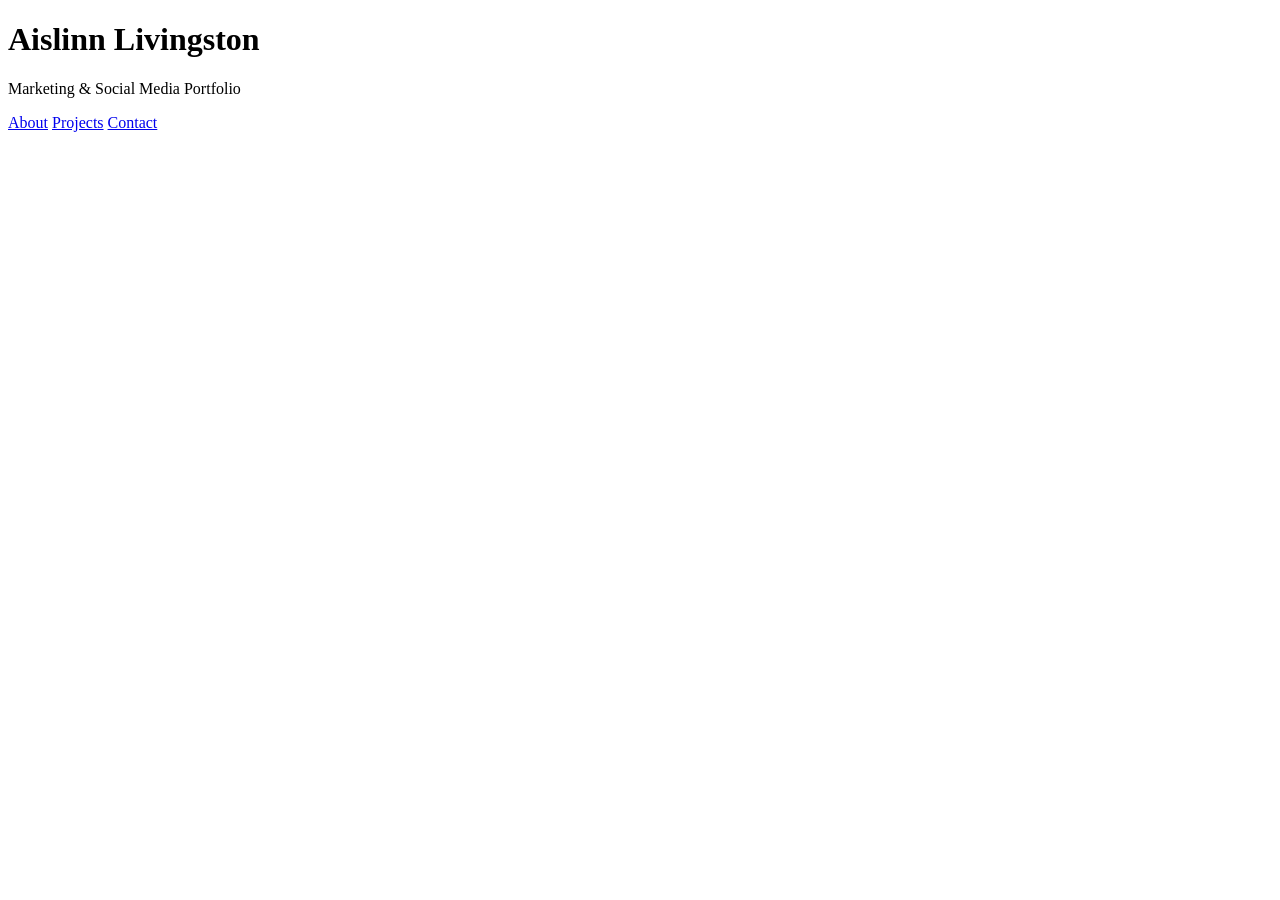
==== index.html @ f6e8ec2d "first commit" ====
<!DOCTYPE html>
<html>
<head>
  <title>Aislinn Livingston</title>
  <link rel="stylesheet" href="styles.css">
</head>

<body>

<h1>Aislinn Livingston</h1>
<p>Marketing & Social Media Portfolio</p>

<nav>
<a href="about.html">About</a>
<a href="projects.html">Projects</a>
<a href="contact.html">Contact</a>
</nav>

</body>
</html>
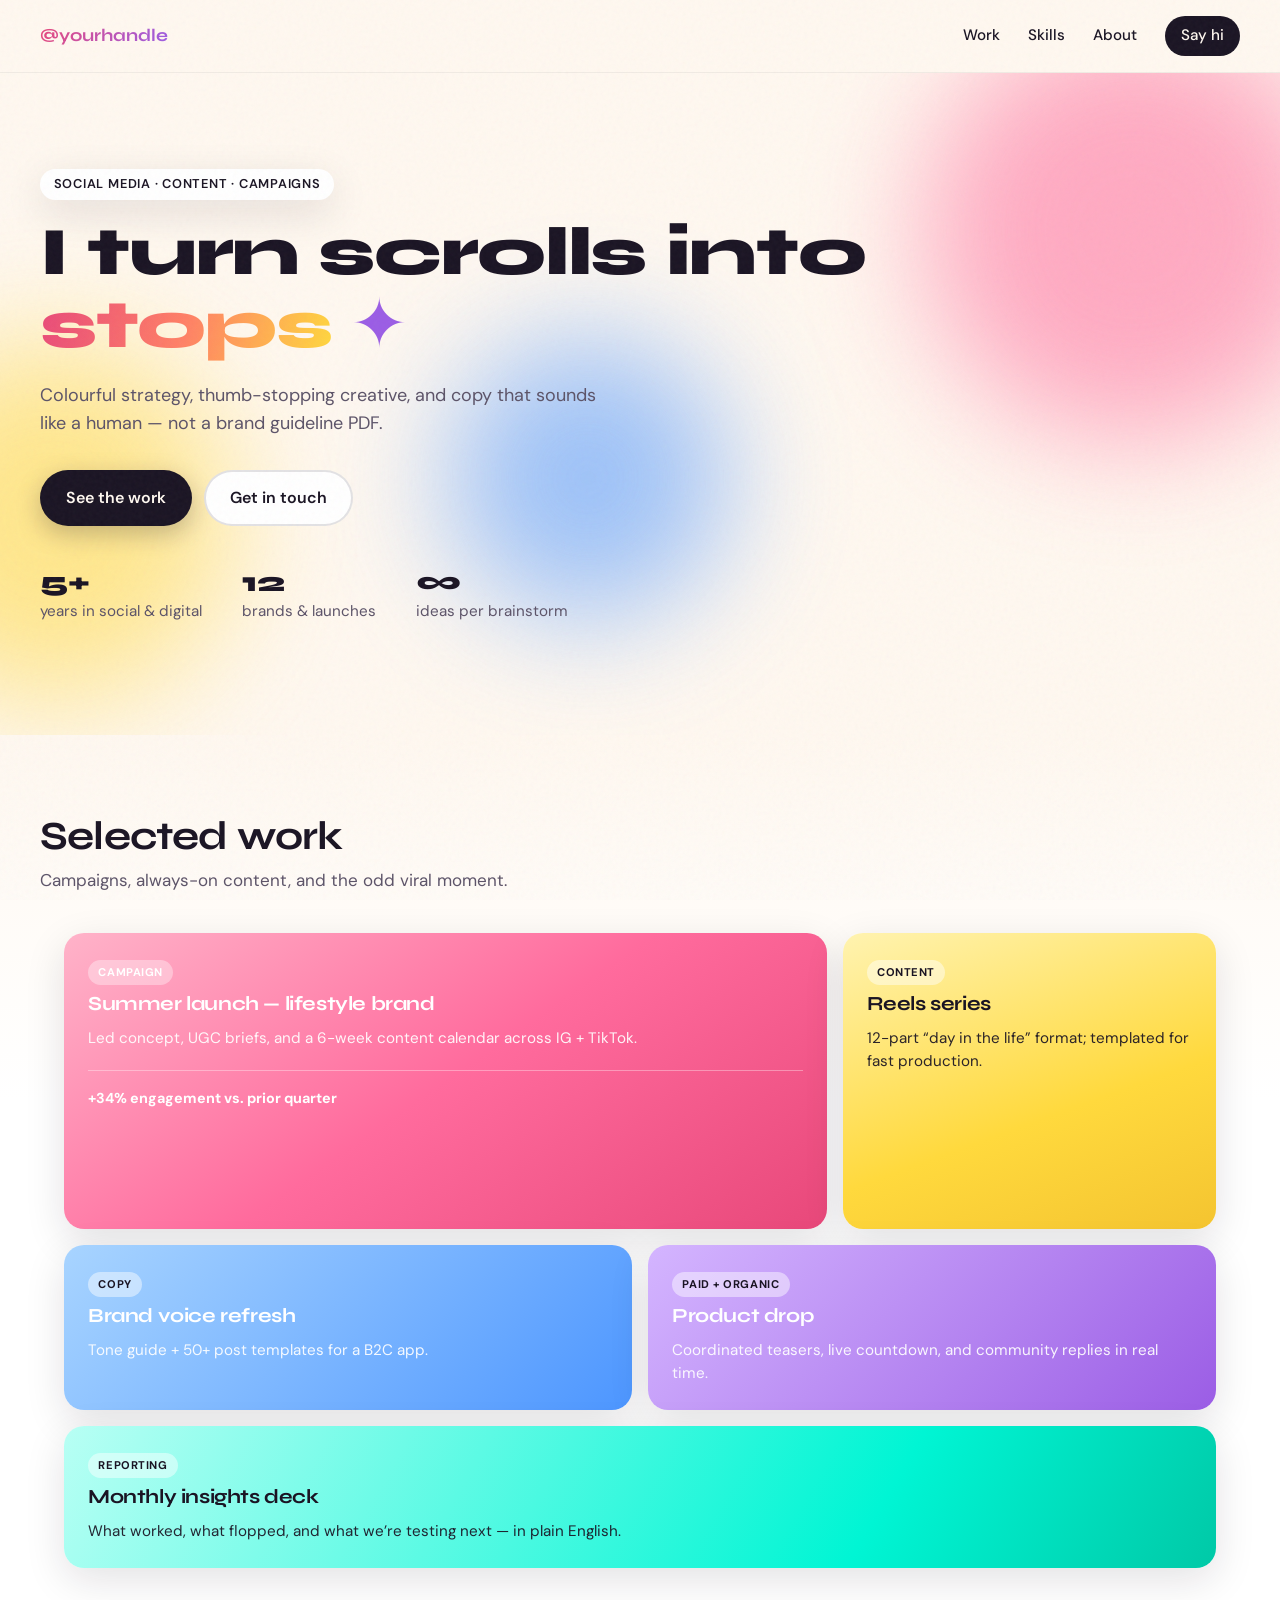
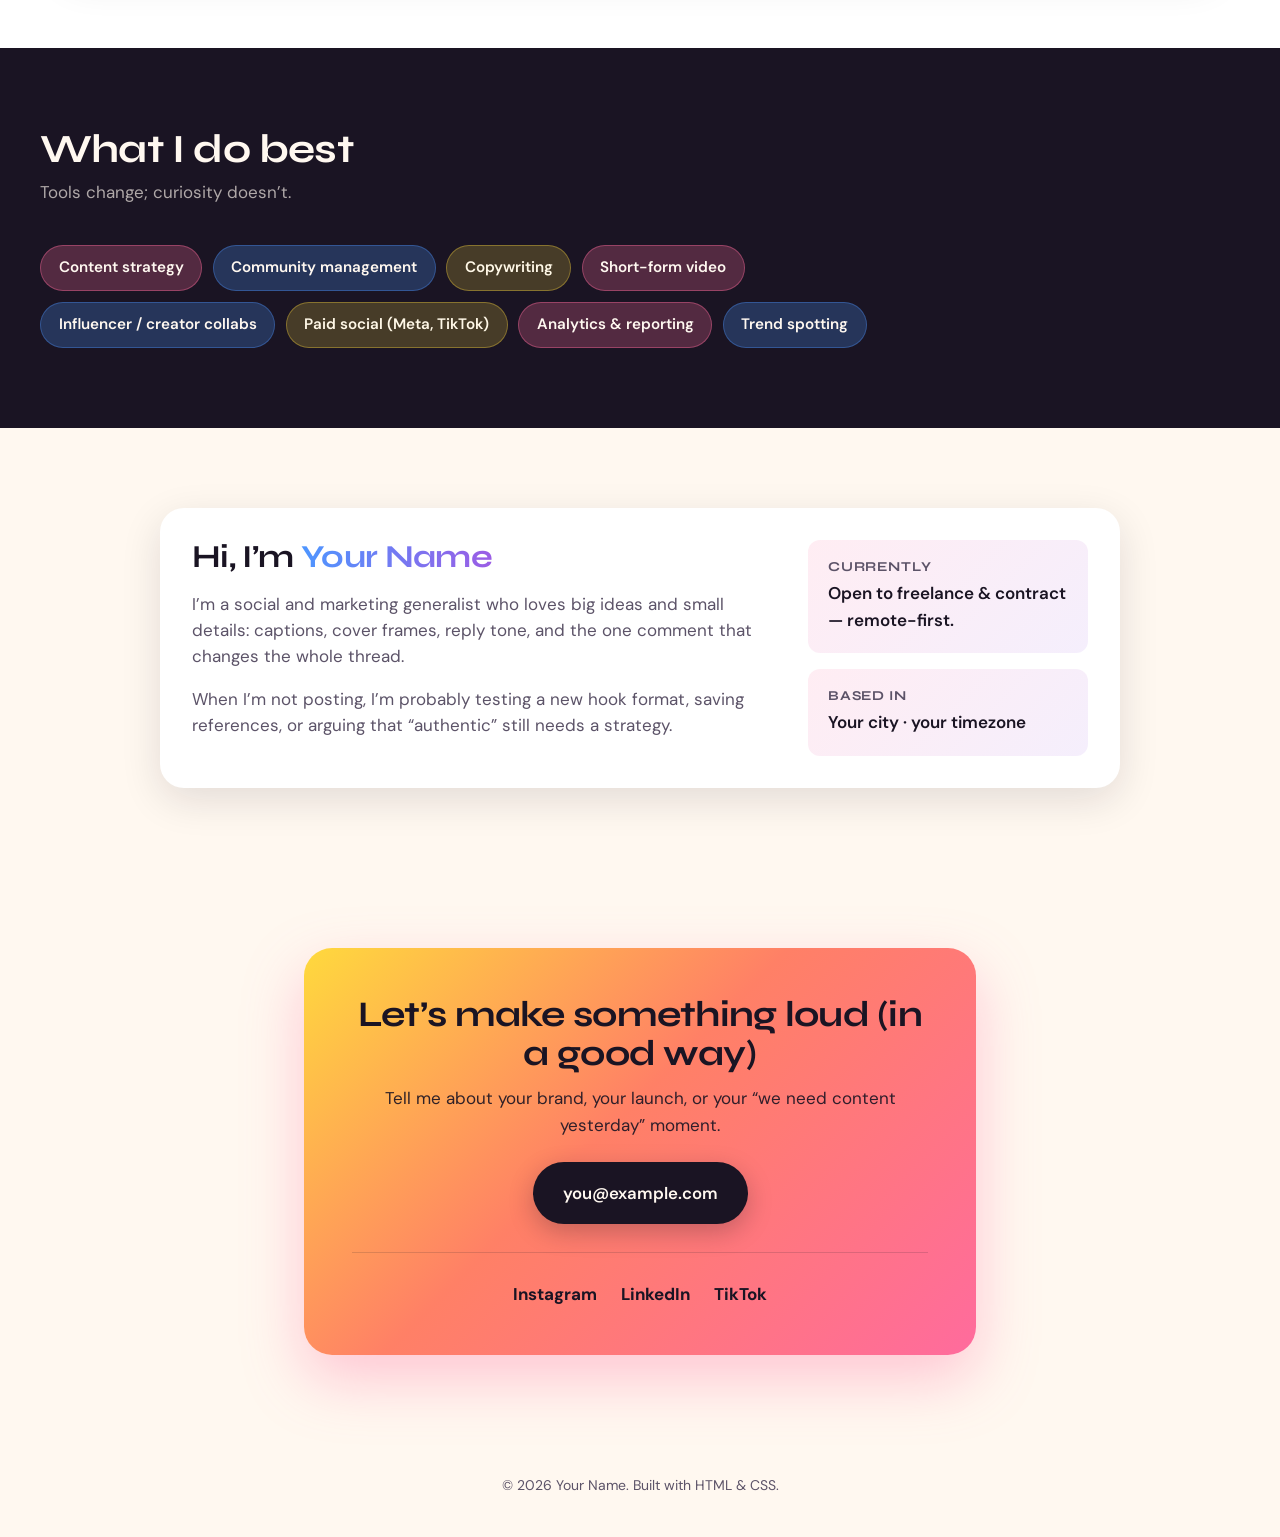
==== commit ac1c99eb: "new commit" ====
--- a/index.html
+++ b/index.html
@@ -1,20 +1,165 @@
 <!DOCTYPE html>
-<html>
+<html lang="en">
 <head>
-  <title>Aislinn Livingston</title>
-  <link rel="stylesheet" href="styles.css">
+  <meta charset="UTF-8" />
+  <meta name="viewport" content="width=device-width, initial-scale=1.0" />
+  <title>Your Name — Social & Marketing</title>
+  <link rel="preconnect" href="https://fonts.googleapis.com" />
+  <link rel="preconnect" href="https://fonts.gstatic.com" crossorigin />
+  <link href="https://fonts.googleapis.com/css2?family=DM+Sans:ital,opsz,wght@0,9..40,400;0,9..40,500;0,9..40,600;0,9..40,700;1,9..40,400&family=Syne:wght@500;600;700;800&display=swap" rel="stylesheet" />
+  <link rel="stylesheet" href="styles.css" />
 </head>
+<body>
+  <div class="noise" aria-hidden="true"></div>
 
-<body>
+  <header class="site-header">
+    <a class="logo" href="#">@yourhandle</a>
+    <nav class="nav">
+      <a href="#work">Work</a>
+      <a href="#skills">Skills</a>
+      <a href="#about">About</a>
+      <a class="nav-cta" href="#contact">Say hi</a>
+    </nav>
+    <button type="button" class="menu-btn" aria-label="Open menu" aria-expanded="false">
+      <span></span><span></span>
+    </button>
+  </header>
 
-<h1>Aislinn Livingston</h1>
-<p>Marketing & Social Media Portfolio</p>
+  <main>
+    <section class="hero">
+      <div class="hero-blobs" aria-hidden="true">
+        <span class="blob blob-a"></span>
+        <span class="blob blob-b"></span>
+        <span class="blob blob-c"></span>
+      </div>
+      <div class="hero-inner">
+        <p class="eyebrow">Social media · content · campaigns</p>
+        <h1>
+          I turn scrolls into
+          <span class="hero-highlight">stops</span>
+          <span class="hero-wiggle">✦</span>
+        </h1>
+        <p class="lede">
+          Colourful strategy, thumb-stopping creative, and copy that sounds like a human — not a brand guideline PDF.
+        </p>
+        <div class="hero-actions">
+          <a class="btn btn-primary" href="#work">See the work</a>
+          <a class="btn btn-ghost" href="#contact">Get in touch</a>
+        </div>
+        <ul class="hero-stats" role="list">
+          <li><strong>5+</strong> years in social &amp; digital</li>
+          <li><strong>12</strong> brands &amp; launches</li>
+          <li><strong>∞</strong> ideas per brainstorm</li>
+        </ul>
+      </div>
+    </section>
 
-<nav>
-<a href="about.html">About</a>
-<a href="projects.html">Projects</a>
-<a href="contact.html">Contact</a>
-</nav>
+    <section id="work" class="section work">
+      <div class="section-head">
+        <h2>Selected work</h2>
+        <p>Campaigns, always-on content, and the odd viral moment.</p>
+      </div>
+      <div class="bento">
+        <article class="card card-lg card-pink">
+          <span class="tag">Campaign</span>
+          <h3>Summer launch — lifestyle brand</h3>
+          <p>Led concept, UGC briefs, and a 6-week content calendar across IG + TikTok.</p>
+          <div class="card-metric">+34% engagement vs. prior quarter</div>
+        </article>
+        <article class="card card-tall card-yellow">
+          <span class="tag">Content</span>
+          <h3>Reels series</h3>
+          <p>12-part “day in the life” format; templated for fast production.</p>
+        </article>
+        <article class="card card-blue">
+          <span class="tag">Copy</span>
+          <h3>Brand voice refresh</h3>
+          <p>Tone guide + 50+ post templates for a B2C app.</p>
+        </article>
+        <article class="card card-purple">
+          <span class="tag">Paid + organic</span>
+          <h3>Product drop</h3>
+          <p>Coordinated teasers, live countdown, and community replies in real time.</p>
+        </article>
+        <article class="card card-wide card-mint">
+          <span class="tag">Reporting</span>
+          <h3>Monthly insights deck</h3>
+          <p>What worked, what flopped, and what we’re testing next — in plain English.</p>
+        </article>
+      </div>
+    </section>
 
+    <section id="skills" class="section skills">
+      <div class="section-head">
+        <h2>What I do best</h2>
+        <p>Tools change; curiosity doesn’t.</p>
+      </div>
+      <ul class="pill-grid" role="list">
+        <li>Content strategy</li>
+        <li>Community management</li>
+        <li>Copywriting</li>
+        <li>Short-form video</li>
+        <li>Influencer / creator collabs</li>
+        <li>Paid social (Meta, TikTok)</li>
+        <li>Analytics &amp; reporting</li>
+        <li>Trend spotting</li>
+      </ul>
+    </section>
+
+    <section id="about" class="section about">
+      <div class="about-panel">
+        <div class="about-copy">
+          <h2>Hi, I’m <span class="name-accent">Your Name</span></h2>
+          <p>
+            I’m a social and marketing generalist who loves big ideas and small details: captions, cover frames,
+            reply tone, and the one comment that changes the whole thread.
+          </p>
+          <p>
+            When I’m not posting, I’m probably testing a new hook format, saving references, or arguing that
+            “authentic” still needs a strategy.
+          </p>
+        </div>
+        <div class="about-aside">
+          <div class="aside-block">
+            <h3>Currently</h3>
+            <p>Open to freelance &amp; contract — remote-first.</p>
+          </div>
+          <div class="aside-block">
+            <h3>Based in</h3>
+            <p>Your city · your timezone</p>
+          </div>
+        </div>
+      </div>
+    </section>
+
+    <section id="contact" class="section contact">
+      <div class="contact-card">
+        <h2>Let’s make something loud (in a good way)</h2>
+        <p>Tell me about your brand, your launch, or your “we need content yesterday” moment.</p>
+        <a class="btn btn-primary btn-large" href="mailto:you@example.com">you@example.com</a>
+        <div class="social-row">
+          <a href="#" rel="noopener noreferrer">Instagram</a>
+          <a href="#" rel="noopener noreferrer">LinkedIn</a>
+          <a href="#" rel="noopener noreferrer">TikTok</a>
+        </div>
+      </div>
+    </section>
+  </main>
+
+  <footer class="site-footer">
+    <p>© <span id="year"></span> Your Name. Built with HTML &amp; CSS.</p>
+  </footer>
+
+  <script>
+    document.getElementById("year").textContent = new Date().getFullYear();
+    var btn = document.querySelector(".menu-btn");
+    var nav = document.querySelector(".nav");
+    if (btn && nav) {
+      btn.addEventListener("click", function () {
+        var open = nav.classList.toggle("nav-open");
+        btn.setAttribute("aria-expanded", open ? "true" : "false");
+      });
+    }
+  </script>
 </body>
 </html>
--- a/styles.css
+++ b/styles.css
@@ -0,0 +1,741 @@
+/* ---- Reset-ish + base ---- */
+*,
+*::before,
+*::after {
+  box-sizing: border-box;
+}
+
+html {
+  scroll-behavior: smooth;
+}
+
+body {
+  margin: 0;
+  font-family: "DM Sans", system-ui, sans-serif;
+  font-size: 1.0625rem;
+  line-height: 1.55;
+  color: var(--ink);
+  background: var(--cream);
+  min-height: 100vh;
+  overflow-x: hidden;
+}
+
+img {
+  max-width: 100%;
+  height: auto;
+  display: block;
+}
+
+a {
+  color: inherit;
+  text-decoration-thickness: 2px;
+  text-underline-offset: 0.2em;
+}
+
+a:hover {
+  text-decoration: none;
+}
+
+h1,
+h2,
+h3 {
+  font-family: "Syne", system-ui, sans-serif;
+  line-height: 1.08;
+  letter-spacing: -0.02em;
+}
+
+/* ---- Theme ---- */
+:root {
+  --cream: #fff8f0;
+  --ink: #1a1423;
+  --muted: #5c5368;
+  --pink: #ff6b9d;
+  --pink-deep: #e8487a;
+  --yellow: #ffd93d;
+  --blue: #4d96ff;
+  --purple: #9b5de5;
+  --mint: #00f5d4;
+  --coral: #ff8066;
+  --card-shadow: 0 12px 40px rgba(26, 20, 35, 0.12);
+  --radius: 1.25rem;
+  --radius-sm: 0.75rem;
+}
+
+/* ---- Grain overlay ---- */
+.noise {
+  pointer-events: none;
+  position: fixed;
+  inset: 0;
+  z-index: 9999;
+  opacity: 0.04;
+  background-image: url("data:image/svg+xml,%3Csvg viewBox='0 0 256 256' xmlns='http://www.w3.org/2000/svg'%3E%3Cfilter id='n'%3E%3CfeTurbulence type='fractalNoise' baseFrequency='0.9' numOctaves='4' stitchTiles='stitch'/%3E%3C/filter%3E%3Crect width='100%25' height='100%25' filter='url(%23n)'/%3E%3C/svg%3E");
+}
+
+/* ---- Header ---- */
+.site-header {
+  position: sticky;
+  top: 0;
+  z-index: 100;
+  display: flex;
+  align-items: center;
+  justify-content: space-between;
+  gap: 1rem;
+  padding: 1rem clamp(1.25rem, 4vw, 2.5rem);
+  background: rgba(255, 248, 240, 0.85);
+  backdrop-filter: blur(12px);
+  border-bottom: 1px solid rgba(26, 20, 35, 0.06);
+}
+
+.logo {
+  font-family: "Syne", sans-serif;
+  font-weight: 700;
+  font-size: 1.1rem;
+  text-decoration: none;
+  background: linear-gradient(120deg, var(--pink-deep), var(--purple));
+  -webkit-background-clip: text;
+  background-clip: text;
+  color: transparent;
+}
+
+.nav {
+  display: flex;
+  align-items: center;
+  gap: 1.75rem;
+}
+
+.nav a {
+  font-weight: 500;
+  font-size: 0.95rem;
+  text-decoration: none;
+}
+
+.nav a:hover {
+  color: var(--pink-deep);
+}
+
+.nav-cta {
+  padding: 0.5rem 1rem;
+  border-radius: 999px;
+  background: var(--ink);
+  color: var(--cream) !important;
+}
+
+.nav-cta:hover {
+  background: var(--purple);
+  color: var(--cream) !important;
+}
+
+.menu-btn {
+  display: none;
+  flex-direction: column;
+  justify-content: center;
+  gap: 6px;
+  width: 44px;
+  height: 44px;
+  padding: 0;
+  border: none;
+  border-radius: var(--radius-sm);
+  background: var(--ink);
+  cursor: pointer;
+}
+
+.menu-btn span {
+  display: block;
+  width: 20px;
+  height: 2px;
+  margin: 0 auto;
+  background: var(--cream);
+  border-radius: 1px;
+}
+
+/* ---- Hero ---- */
+.hero {
+  position: relative;
+  padding: clamp(3rem, 10vw, 6rem) clamp(1.25rem, 4vw, 2.5rem) clamp(4rem, 12vw, 7rem);
+  overflow: hidden;
+}
+
+.hero-blobs {
+  position: absolute;
+  inset: 0;
+  z-index: 0;
+}
+
+.blob {
+  position: absolute;
+  border-radius: 50%;
+  filter: blur(60px);
+  opacity: 0.55;
+  animation: float 18s ease-in-out infinite;
+}
+
+.blob-a {
+  width: min(420px, 70vw);
+  height: min(420px, 70vw);
+  background: var(--pink);
+  top: -8%;
+  right: -5%;
+  animation-delay: 0s;
+}
+
+.blob-b {
+  width: min(360px, 60vw);
+  height: min(360px, 60vw);
+  background: var(--yellow);
+  bottom: 5%;
+  left: -10%;
+  animation-delay: -6s;
+}
+
+.blob-c {
+  width: min(280px, 50vw);
+  height: min(280px, 50vw);
+  background: var(--blue);
+  top: 40%;
+  left: 35%;
+  animation-delay: -12s;
+}
+
+@keyframes float {
+  0%,
+  100% {
+    transform: translate(0, 0) scale(1);
+  }
+  33% {
+    transform: translate(4%, -3%) scale(1.05);
+  }
+  66% {
+    transform: translate(-3%, 4%) scale(0.95);
+  }
+}
+
+.hero-inner {
+  position: relative;
+  z-index: 1;
+  max-width: 52rem;
+}
+
+.eyebrow {
+  display: inline-block;
+  margin: 0 0 1rem;
+  padding: 0.35rem 0.85rem;
+  font-size: 0.8rem;
+  font-weight: 600;
+  letter-spacing: 0.06em;
+  text-transform: uppercase;
+  color: var(--ink);
+  background: #fff;
+  border-radius: 999px;
+  box-shadow: var(--card-shadow);
+}
+
+.hero h1 {
+  margin: 0 0 1.25rem;
+  font-size: clamp(2.5rem, 7vw, 4.25rem);
+  font-weight: 800;
+}
+
+.hero-highlight {
+  display: inline;
+  background: linear-gradient(105deg, var(--pink-deep), var(--coral), var(--yellow));
+  -webkit-background-clip: text;
+  background-clip: text;
+  color: transparent;
+}
+
+.hero-wiggle {
+  display: inline-block;
+  color: var(--purple);
+  animation: wiggle 2.5s ease-in-out infinite;
+}
+
+@keyframes wiggle {
+  0%,
+  100% {
+    transform: rotate(0deg);
+  }
+  25% {
+    transform: rotate(-12deg);
+  }
+  75% {
+    transform: rotate(12deg);
+  }
+}
+
+.lede {
+  margin: 0 0 2rem;
+  max-width: 36rem;
+  color: var(--muted);
+  font-size: 1.125rem;
+}
+
+.hero-actions {
+  display: flex;
+  flex-wrap: wrap;
+  gap: 0.75rem;
+  margin-bottom: 2.5rem;
+}
+
+.btn {
+  display: inline-flex;
+  align-items: center;
+  justify-content: center;
+  padding: 0.85rem 1.5rem;
+  font-family: inherit;
+  font-weight: 600;
+  font-size: 1rem;
+  border-radius: 999px;
+  border: 2px solid transparent;
+  text-decoration: none;
+  cursor: pointer;
+  transition: transform 0.2s ease, box-shadow 0.2s ease, background 0.2s ease;
+}
+
+.btn:hover {
+  transform: translateY(-2px);
+}
+
+.btn-primary {
+  background: var(--ink);
+  color: var(--cream);
+  box-shadow: 0 8px 24px rgba(26, 20, 35, 0.25);
+}
+
+.btn-primary:hover {
+  background: var(--purple);
+  box-shadow: 0 12px 32px rgba(155, 93, 229, 0.35);
+}
+
+.btn-ghost {
+  background: #fff;
+  color: var(--ink);
+  border-color: rgba(26, 20, 35, 0.12);
+}
+
+.btn-ghost:hover {
+  border-color: var(--pink-deep);
+}
+
+.btn-large {
+  padding: 1rem 1.75rem;
+  font-size: 1.05rem;
+}
+
+.hero-stats {
+  display: flex;
+  flex-wrap: wrap;
+  gap: 1.5rem 2.5rem;
+  margin: 0;
+  padding: 0;
+  list-style: none;
+}
+
+.hero-stats li {
+  font-size: 0.95rem;
+  color: var(--muted);
+}
+
+.hero-stats strong {
+  display: block;
+  font-family: "Syne", sans-serif;
+  font-size: 1.75rem;
+  font-weight: 800;
+  color: var(--ink);
+  line-height: 1.2;
+}
+
+/* ---- Sections ---- */
+.section {
+  padding: clamp(3rem, 8vw, 5rem) clamp(1.25rem, 4vw, 2.5rem);
+}
+
+.section-head {
+  max-width: 40rem;
+  margin-bottom: 2.5rem;
+}
+
+.section-head h2 {
+  margin: 0 0 0.5rem;
+  font-size: clamp(1.75rem, 4vw, 2.5rem);
+}
+
+.section-head p {
+  margin: 0;
+  color: var(--muted);
+}
+
+/* ---- Bento grid ---- */
+.work {
+  background: linear-gradient(180deg, var(--cream) 0%, #fff 40%);
+}
+
+.bento {
+  display: grid;
+  grid-template-columns: repeat(6, 1fr);
+  grid-auto-rows: minmax(140px, auto);
+  gap: 1rem;
+  max-width: 72rem;
+  margin: 0 auto;
+}
+
+.card {
+  position: relative;
+  padding: 1.5rem;
+  border-radius: var(--radius);
+  box-shadow: var(--card-shadow);
+  overflow: hidden;
+  transition: transform 0.25s ease, box-shadow 0.25s ease;
+}
+
+.card:hover {
+  transform: translateY(-4px) rotate(-0.5deg);
+  box-shadow: 0 20px 50px rgba(26, 20, 35, 0.15);
+}
+
+.card h3 {
+  margin: 0.5rem 0 0.75rem;
+  font-size: 1.25rem;
+}
+
+.card p {
+  margin: 0;
+  font-size: 0.95rem;
+  opacity: 0.92;
+}
+
+.tag {
+  display: inline-block;
+  padding: 0.25rem 0.65rem;
+  font-size: 0.7rem;
+  font-weight: 700;
+  text-transform: uppercase;
+  letter-spacing: 0.05em;
+  border-radius: 999px;
+  background: rgba(255, 255, 255, 0.45);
+  color: var(--ink);
+}
+
+.card-metric {
+  margin-top: 1.25rem;
+  padding-top: 1rem;
+  border-top: 1px solid rgba(26, 20, 35, 0.12);
+  font-weight: 700;
+  font-size: 0.9rem;
+}
+
+.card-lg {
+  grid-column: span 4;
+  grid-row: span 2;
+  min-height: 280px;
+}
+
+.card-tall {
+  grid-column: span 2;
+  grid-row: span 2;
+}
+
+.card-blue,
+.card-purple,
+.card-mint {
+  grid-column: span 3;
+}
+
+.card-wide {
+  grid-column: span 6;
+}
+
+.card-pink {
+  background: linear-gradient(145deg, #ffb3c9 0%, var(--pink) 50%, var(--pink-deep) 100%);
+  color: #fff;
+}
+
+.card-pink .tag {
+  background: rgba(255, 255, 255, 0.35);
+  color: #fff;
+}
+
+.card-pink .card-metric {
+  border-color: rgba(255, 255, 255, 0.35);
+}
+
+.card-yellow {
+  background: linear-gradient(160deg, #fff3b0, var(--yellow) 60%, #f4c430);
+  color: var(--ink);
+}
+
+.card-blue {
+  background: linear-gradient(135deg, #a8d4ff, var(--blue));
+  color: #fff;
+}
+
+.card-purple {
+  background: linear-gradient(135deg, #d4b5ff, var(--purple));
+  color: #fff;
+}
+
+.card-mint {
+  background: linear-gradient(120deg, #b8fff4, var(--mint) 70%, #00c9a7);
+  color: var(--ink);
+}
+
+/* ---- Skills pills ---- */
+.skills {
+  background: var(--ink);
+  color: var(--cream);
+}
+
+.skills .section-head h2 {
+  color: var(--cream);
+}
+
+.skills .section-head p {
+  color: rgba(255, 248, 240, 0.65);
+}
+
+.pill-grid {
+  display: flex;
+  flex-wrap: wrap;
+  gap: 0.65rem;
+  margin: 0;
+  padding: 0;
+  list-style: none;
+  max-width: 52rem;
+}
+
+.pill-grid li {
+  padding: 0.65rem 1.1rem;
+  font-weight: 600;
+  font-size: 0.95rem;
+  border-radius: 999px;
+  background: rgba(255, 255, 255, 0.1);
+  border: 1px solid rgba(255, 255, 255, 0.15);
+}
+
+.pill-grid li:nth-child(3n + 1) {
+  background: rgba(255, 107, 157, 0.25);
+  border-color: rgba(255, 107, 157, 0.4);
+}
+
+.pill-grid li:nth-child(3n + 2) {
+  background: rgba(77, 150, 255, 0.25);
+  border-color: rgba(77, 150, 255, 0.35);
+}
+
+.pill-grid li:nth-child(3n) {
+  background: rgba(255, 217, 61, 0.2);
+  border-color: rgba(255, 217, 61, 0.35);
+  color: #fff8e7;
+}
+
+/* ---- About ---- */
+.about-panel {
+  display: grid;
+  grid-template-columns: 1fr minmax(200px, 280px);
+  gap: 2.5rem;
+  align-items: start;
+  max-width: 60rem;
+  margin: 0 auto;
+  padding: 2rem;
+  background: #fff;
+  border-radius: calc(var(--radius) + 4px);
+  box-shadow: var(--card-shadow);
+}
+
+.about-copy h2 {
+  margin: 0 0 1rem;
+  font-size: clamp(1.5rem, 3vw, 2rem);
+}
+
+.name-accent {
+  background: linear-gradient(90deg, var(--blue), var(--purple));
+  -webkit-background-clip: text;
+  background-clip: text;
+  color: transparent;
+}
+
+.about-copy p {
+  margin: 0 0 1rem;
+  color: var(--muted);
+}
+
+.about-copy p:last-child {
+  margin-bottom: 0;
+}
+
+.about-aside {
+  display: flex;
+  flex-direction: column;
+  gap: 1rem;
+}
+
+.aside-block {
+  padding: 1.25rem;
+  border-radius: var(--radius-sm);
+  background: linear-gradient(135deg, rgba(255, 107, 157, 0.12), rgba(155, 93, 229, 0.1));
+}
+
+.aside-block h3 {
+  margin: 0 0 0.35rem;
+  font-size: 0.85rem;
+  text-transform: uppercase;
+  letter-spacing: 0.06em;
+  color: var(--muted);
+}
+
+.aside-block p {
+  margin: 0;
+  font-weight: 600;
+  color: var(--ink);
+}
+
+/* ---- Contact ---- */
+.contact {
+  padding-bottom: clamp(4rem, 10vw, 6rem);
+}
+
+.contact-card {
+  max-width: 42rem;
+  margin: 0 auto;
+  padding: clamp(2rem, 5vw, 3rem);
+  text-align: center;
+  border-radius: calc(var(--radius) + 8px);
+  background: linear-gradient(135deg, var(--yellow) 0%, var(--coral) 45%, var(--pink) 100%);
+  color: var(--ink);
+  box-shadow: 0 24px 60px rgba(255, 107, 157, 0.35);
+}
+
+.contact-card h2 {
+  margin: 0 0 0.75rem;
+  font-size: clamp(1.5rem, 4vw, 2.25rem);
+}
+
+.contact-card > p {
+  margin: 0 0 1.5rem;
+  opacity: 0.9;
+}
+
+.contact-card .btn-primary {
+  background: var(--ink);
+}
+
+.contact-card .btn-primary:hover {
+  background: #2d2640;
+}
+
+.social-row {
+  display: flex;
+  flex-wrap: wrap;
+  justify-content: center;
+  gap: 1rem 1.5rem;
+  margin-top: 1.75rem;
+  padding-top: 1.75rem;
+  border-top: 1px solid rgba(26, 20, 35, 0.15);
+}
+
+.social-row a {
+  font-weight: 700;
+  text-decoration: none;
+}
+
+.social-row a:hover {
+  text-decoration: underline;
+}
+
+/* ---- Footer ---- */
+.site-footer {
+  padding: 1.5rem clamp(1.25rem, 4vw, 2.5rem) 2.5rem;
+  text-align: center;
+  font-size: 0.875rem;
+  color: var(--muted);
+}
+
+.site-footer p {
+  margin: 0;
+}
+
+/* ---- Responsive ---- */
+@media (max-width: 900px) {
+  .bento {
+    grid-template-columns: 1fr 1fr;
+  }
+
+  .card-lg,
+  .card-tall,
+  .card-blue,
+  .card-purple,
+  .card-mint,
+  .card-wide {
+    grid-column: span 2;
+    grid-row: auto;
+    min-height: 0;
+  }
+
+  .about-panel {
+    grid-template-columns: 1fr;
+  }
+}
+
+@media (max-width: 640px) {
+  .menu-btn {
+    display: flex;
+  }
+
+  .nav {
+    position: fixed;
+    top: 0;
+    right: 0;
+    width: min(280px, 85vw);
+    height: 100vh;
+    flex-direction: column;
+    align-items: flex-start;
+    justify-content: center;
+    gap: 1.25rem;
+    padding: 2rem;
+    background: var(--cream);
+    box-shadow: -12px 0 40px rgba(26, 20, 35, 0.12);
+    transform: translateX(100%);
+    transition: transform 0.3s ease;
+  }
+
+  .nav.nav-open {
+    transform: translateX(0);
+  }
+
+  .nav-cta {
+    margin-top: 0.5rem;
+  }
+
+  .bento {
+    grid-template-columns: 1fr;
+  }
+
+  .card-lg,
+  .card-tall,
+  .card-blue,
+  .card-purple,
+  .card-mint,
+  .card-wide {
+    grid-column: span 1;
+  }
+}
+
+@media (prefers-reduced-motion: reduce) {
+  html {
+    scroll-behavior: auto;
+  }
+
+  .blob,
+  .hero-wiggle,
+  .card {
+    animation: none;
+    transition: none;
+  }
+
+  .card:hover {
+    transform: none;
+  }
+
+  .btn:hover {
+    transform: none;
+  }
+}
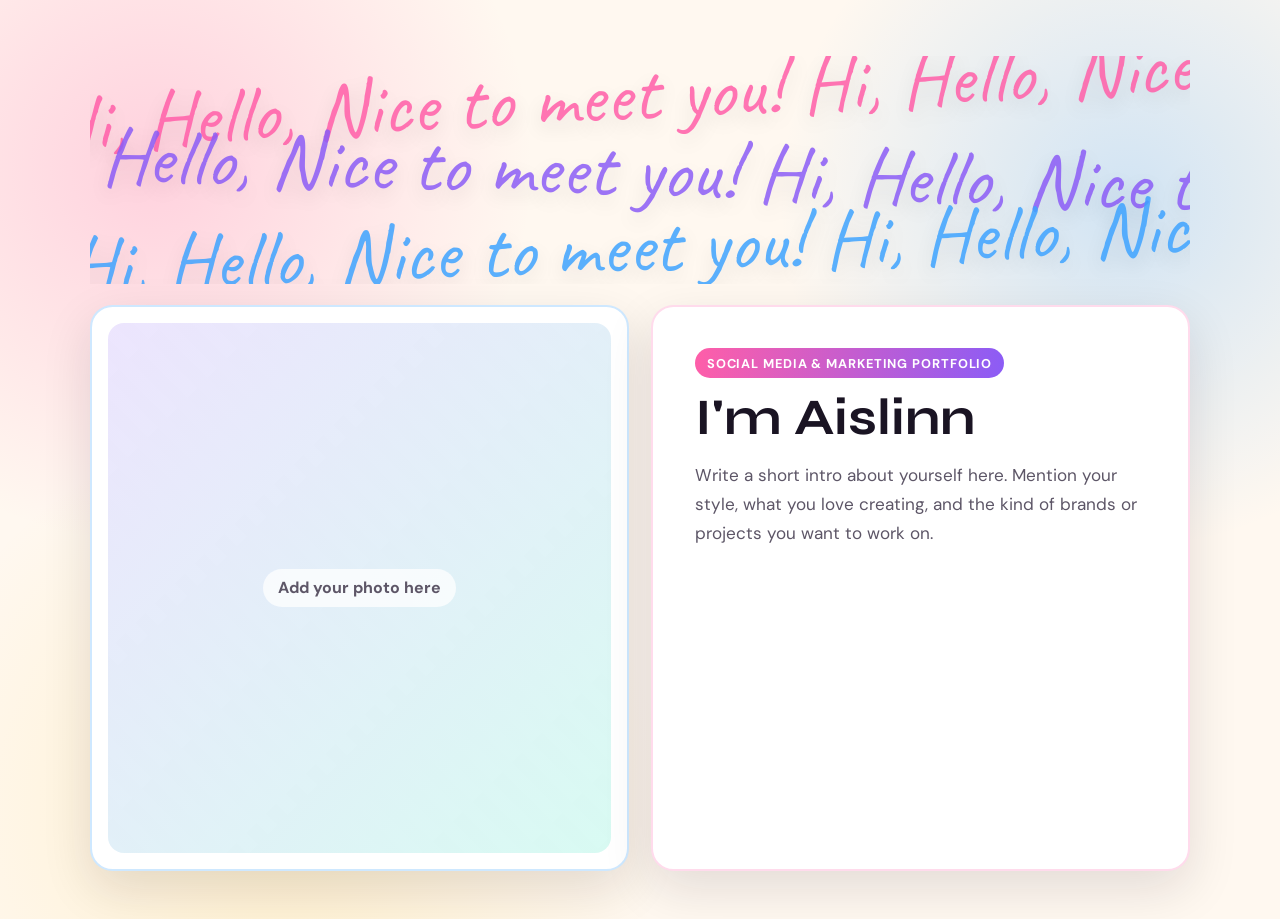
==== commit 5f17f074: "new changes" ====
--- a/index.html
+++ b/index.html
@@ -3,163 +3,37 @@
 <head>
   <meta charset="UTF-8" />
   <meta name="viewport" content="width=device-width, initial-scale=1.0" />
-  <title>Your Name — Social & Marketing</title>
+  <title>Aislinn Portfolio</title>
   <link rel="preconnect" href="https://fonts.googleapis.com" />
   <link rel="preconnect" href="https://fonts.gstatic.com" crossorigin />
-  <link href="https://fonts.googleapis.com/css2?family=DM+Sans:ital,opsz,wght@0,9..40,400;0,9..40,500;0,9..40,600;0,9..40,700;1,9..40,400&family=Syne:wght@500;600;700;800&display=swap" rel="stylesheet" />
+  <link href="https://fonts.googleapis.com/css2?family=Caveat:wght@500;700&family=DM+Sans:wght@400;500;700&family=Syne:wght@600;700;800&display=swap" rel="stylesheet" />
   <link rel="stylesheet" href="styles.css" />
 </head>
 <body>
-  <div class="noise" aria-hidden="true"></div>
+  <main class="front-page">
+    <section class="intro">
+      <div class="swirl-wrap" aria-hidden="true">
+        <p class="swirl-line line-a">Hi, Hello, Nice to meet you! Hi, Hello, Nice to meet you!</p>
+        <p class="swirl-line line-b">Hi, Hello, Nice to meet you! Hi, Hello, Nice to meet you!</p>
+        <p class="swirl-line line-c">Hi, Hello, Nice to meet you! Hi, Hello, Nice to meet you!</p>
+      </div>
 
-  <header class="site-header">
-    <a class="logo" href="#">@yourhandle</a>
-    <nav class="nav">
-      <a href="#work">Work</a>
-      <a href="#skills">Skills</a>
-      <a href="#about">About</a>
-      <a class="nav-cta" href="#contact">Say hi</a>
-    </nav>
-    <button type="button" class="menu-btn" aria-label="Open menu" aria-expanded="false">
-      <span></span><span></span>
-    </button>
-  </header>
+      <div class="intro-grid">
+        <figure class="photo-card">
+          <div class="photo-placeholder">
+            <span>Add your photo here</span>
+          </div>
+        </figure>
 
-  <main>
-    <section class="hero">
-      <div class="hero-blobs" aria-hidden="true">
-        <span class="blob blob-a"></span>
-        <span class="blob blob-b"></span>
-        <span class="blob blob-c"></span>
-      </div>
-      <div class="hero-inner">
-        <p class="eyebrow">Social media · content · campaigns</p>
-        <h1>
-          I turn scrolls into
-          <span class="hero-highlight">stops</span>
-          <span class="hero-wiggle">✦</span>
-        </h1>
-        <p class="lede">
-          Colourful strategy, thumb-stopping creative, and copy that sounds like a human — not a brand guideline PDF.
-        </p>
-        <div class="hero-actions">
-          <a class="btn btn-primary" href="#work">See the work</a>
-          <a class="btn btn-ghost" href="#contact">Get in touch</a>
-        </div>
-        <ul class="hero-stats" role="list">
-          <li><strong>5+</strong> years in social &amp; digital</li>
-          <li><strong>12</strong> brands &amp; launches</li>
-          <li><strong>∞</strong> ideas per brainstorm</li>
-        </ul>
-      </div>
-    </section>
-
-    <section id="work" class="section work">
-      <div class="section-head">
-        <h2>Selected work</h2>
-        <p>Campaigns, always-on content, and the odd viral moment.</p>
-      </div>
-      <div class="bento">
-        <article class="card card-lg card-pink">
-          <span class="tag">Campaign</span>
-          <h3>Summer launch — lifestyle brand</h3>
-          <p>Led concept, UGC briefs, and a 6-week content calendar across IG + TikTok.</p>
-          <div class="card-metric">+34% engagement vs. prior quarter</div>
-        </article>
-        <article class="card card-tall card-yellow">
-          <span class="tag">Content</span>
-          <h3>Reels series</h3>
-          <p>12-part “day in the life” format; templated for fast production.</p>
-        </article>
-        <article class="card card-blue">
-          <span class="tag">Copy</span>
-          <h3>Brand voice refresh</h3>
-          <p>Tone guide + 50+ post templates for a B2C app.</p>
-        </article>
-        <article class="card card-purple">
-          <span class="tag">Paid + organic</span>
-          <h3>Product drop</h3>
-          <p>Coordinated teasers, live countdown, and community replies in real time.</p>
-        </article>
-        <article class="card card-wide card-mint">
-          <span class="tag">Reporting</span>
-          <h3>Monthly insights deck</h3>
-          <p>What worked, what flopped, and what we’re testing next — in plain English.</p>
-        </article>
-      </div>
-    </section>
-
-    <section id="skills" class="section skills">
-      <div class="section-head">
-        <h2>What I do best</h2>
-        <p>Tools change; curiosity doesn’t.</p>
-      </div>
-      <ul class="pill-grid" role="list">
-        <li>Content strategy</li>
-        <li>Community management</li>
-        <li>Copywriting</li>
-        <li>Short-form video</li>
-        <li>Influencer / creator collabs</li>
-        <li>Paid social (Meta, TikTok)</li>
-        <li>Analytics &amp; reporting</li>
-        <li>Trend spotting</li>
-      </ul>
-    </section>
-
-    <section id="about" class="section about">
-      <div class="about-panel">
-        <div class="about-copy">
-          <h2>Hi, I’m <span class="name-accent">Your Name</span></h2>
-          <p>
-            I’m a social and marketing generalist who loves big ideas and small details: captions, cover frames,
-            reply tone, and the one comment that changes the whole thread.
+        <div class="text-card">
+          <p class="eyebrow">Social media & marketing portfolio</p>
+          <h1>I'm Aislinn</h1>
+          <p class="blurb">
+            Write a short intro about yourself here. Mention your style, what you love creating, and the kind of brands or projects you want to work on.
           </p>
-          <p>
-            When I’m not posting, I’m probably testing a new hook format, saving references, or arguing that
-            “authentic” still needs a strategy.
-          </p>
-        </div>
-        <div class="about-aside">
-          <div class="aside-block">
-            <h3>Currently</h3>
-            <p>Open to freelance &amp; contract — remote-first.</p>
-          </div>
-          <div class="aside-block">
-            <h3>Based in</h3>
-            <p>Your city · your timezone</p>
-          </div>
-        </div>
-      </div>
-    </section>
-
-    <section id="contact" class="section contact">
-      <div class="contact-card">
-        <h2>Let’s make something loud (in a good way)</h2>
-        <p>Tell me about your brand, your launch, or your “we need content yesterday” moment.</p>
-        <a class="btn btn-primary btn-large" href="mailto:you@example.com">you@example.com</a>
-        <div class="social-row">
-          <a href="#" rel="noopener noreferrer">Instagram</a>
-          <a href="#" rel="noopener noreferrer">LinkedIn</a>
-          <a href="#" rel="noopener noreferrer">TikTok</a>
         </div>
       </div>
     </section>
   </main>
-
-  <footer class="site-footer">
-    <p>© <span id="year"></span> Your Name. Built with HTML &amp; CSS.</p>
-  </footer>
-
-  <script>
-    document.getElementById("year").textContent = new Date().getFullYear();
-    var btn = document.querySelector(".menu-btn");
-    var nav = document.querySelector(".nav");
-    if (btn && nav) {
-      btn.addEventListener("click", function () {
-        var open = nav.classList.toggle("nav-open");
-        btn.setAttribute("aria-expanded", open ? "true" : "false");
-      });
-    }
-  </script>
 </body>
 </html>
--- a/styles.css
+++ b/styles.css
@@ -1,741 +1,180 @@
-/* ---- Reset-ish + base ---- */
+:root {
+  --bg: #fff8f0;
+  --ink: #1a1423;
+  --muted: #5d5667;
+  --pink: #ff5ea8;
+  --purple: #8b5cf6;
+  --blue: #3ea3ff;
+  --yellow: #ffcf40;
+  --mint: #3de8c0;
+  --card: #ffffff;
+}
+
 *,
 *::before,
 *::after {
   box-sizing: border-box;
 }
 
-html {
-  scroll-behavior: smooth;
+body {
+  margin: 0;
+  min-height: 100vh;
+  font-family: "DM Sans", system-ui, sans-serif;
+  color: var(--ink);
+  background:
+    radial-gradient(circle at 12% 18%, rgba(255, 94, 168, 0.25), transparent 28%),
+    radial-gradient(circle at 88% 22%, rgba(62, 163, 255, 0.24), transparent 26%),
+    radial-gradient(circle at 22% 88%, rgba(255, 207, 64, 0.2), transparent 30%),
+    var(--bg);
 }
 
-body {
-  margin: 0;
-  font-family: "DM Sans", system-ui, sans-serif;
-  font-size: 1.0625rem;
-  line-height: 1.55;
-  color: var(--ink);
-  background: var(--cream);
-  min-height: 100vh;
-  overflow-x: hidden;
+.front-page {
+  width: min(1100px, 92vw);
+  margin: 0 auto;
+  padding: 2rem 0 3rem;
 }
 
-img {
-  max-width: 100%;
-  height: auto;
-  display: block;
+.intro {
+  position: relative;
+  padding-top: 1.5rem;
 }
 
-a {
-  color: inherit;
-  text-decoration-thickness: 2px;
-  text-underline-offset: 0.2em;
+.swirl-wrap {
+  margin-bottom: 1.3rem;
+  overflow: hidden;
+  pointer-events: none;
 }
 
-a:hover {
-  text-decoration: none;
+.swirl-line {
+  margin: 0;
+  white-space: nowrap;
+  font-family: "Caveat", cursive;
+  font-size: clamp(2rem, 7.5vw, 5rem);
+  line-height: 0.95;
+  letter-spacing: 0.01em;
+  opacity: 0.85;
+  text-shadow: 0 8px 20px rgba(26, 20, 35, 0.1);
 }
 
-h1,
-h2,
-h3 {
-  font-family: "Syne", system-ui, sans-serif;
-  line-height: 1.08;
-  letter-spacing: -0.02em;
+.line-a {
+  color: var(--pink);
+  transform: rotate(-3deg) translateX(-4%);
 }
 
-/* ---- Theme ---- */
-:root {
-  --cream: #fff8f0;
-  --ink: #1a1423;
-  --muted: #5c5368;
-  --pink: #ff6b9d;
-  --pink-deep: #e8487a;
-  --yellow: #ffd93d;
-  --blue: #4d96ff;
-  --purple: #9b5de5;
-  --mint: #00f5d4;
-  --coral: #ff8066;
-  --card-shadow: 0 12px 40px rgba(26, 20, 35, 0.12);
-  --radius: 1.25rem;
-  --radius-sm: 0.75rem;
+.line-b {
+  color: var(--purple);
+  transform: rotate(1.5deg) translateX(-8%);
 }
 
-/* ---- Grain overlay ---- */
-.noise {
-  pointer-events: none;
-  position: fixed;
-  inset: 0;
-  z-index: 9999;
-  opacity: 0.04;
-  background-image: url("data:image/svg+xml,%3Csvg viewBox='0 0 256 256' xmlns='http://www.w3.org/2000/svg'%3E%3Cfilter id='n'%3E%3CfeTurbulence type='fractalNoise' baseFrequency='0.9' numOctaves='4' stitchTiles='stitch'/%3E%3C/filter%3E%3Crect width='100%25' height='100%25' filter='url(%23n)'/%3E%3C/svg%3E");
+.line-c {
+  color: var(--blue);
+  transform: rotate(-2deg) translateX(-2%);
 }
 
-/* ---- Header ---- */
-.site-header {
-  position: sticky;
-  top: 0;
-  z-index: 100;
-  display: flex;
-  align-items: center;
-  justify-content: space-between;
-  gap: 1rem;
-  padding: 1rem clamp(1.25rem, 4vw, 2.5rem);
-  background: rgba(255, 248, 240, 0.85);
-  backdrop-filter: blur(12px);
-  border-bottom: 1px solid rgba(26, 20, 35, 0.06);
+.intro-grid {
+  display: grid;
+  grid-template-columns: 1fr 1fr;
+  gap: 1.4rem;
+  align-items: stretch;
 }
 
-.logo {
-  font-family: "Syne", sans-serif;
-  font-weight: 700;
-  font-size: 1.1rem;
-  text-decoration: none;
-  background: linear-gradient(120deg, var(--pink-deep), var(--purple));
-  -webkit-background-clip: text;
-  background-clip: text;
-  color: transparent;
+.photo-card,
+.text-card {
+  margin: 0;
+  border-radius: 1.4rem;
+  background: var(--card);
+  box-shadow: 0 18px 50px rgba(26, 20, 35, 0.12);
 }
 
-.nav {
-  display: flex;
-  align-items: center;
-  gap: 1.75rem;
+.photo-card {
+  padding: 1rem;
+  border: 2px solid rgba(62, 163, 255, 0.25);
 }
 
-.nav a {
-  font-weight: 500;
-  font-size: 0.95rem;
-  text-decoration: none;
+.photo-placeholder {
+  display: grid;
+  place-items: center;
+  min-height: 530px;
+  border-radius: 1rem;
+  background:
+    linear-gradient(135deg, rgba(139, 92, 246, 0.16), rgba(61, 232, 192, 0.2)),
+    repeating-linear-gradient(
+      45deg,
+      rgba(255, 255, 255, 0.65) 0,
+      rgba(255, 255, 255, 0.65) 14px,
+      rgba(255, 255, 255, 0.4) 14px,
+      rgba(255, 255, 255, 0.4) 28px
+    );
 }
 
-.nav a:hover {
-  color: var(--pink-deep);
+.photo-placeholder span {
+  padding: 0.55rem 0.95rem;
+  border-radius: 999px;
+  background: rgba(255, 255, 255, 0.75);
+  font-weight: 700;
+  color: var(--muted);
 }
 
-.nav-cta {
-  padding: 0.5rem 1rem;
-  border-radius: 999px;
-  background: var(--ink);
-  color: var(--cream) !important;
+.text-card {
+  padding: clamp(1.5rem, 4vw, 2.6rem);
+  border: 2px solid rgba(255, 94, 168, 0.22);
 }
 
-.nav-cta:hover {
-  background: var(--purple);
-  color: var(--cream) !important;
+.eyebrow {
+  margin: 0 0 0.8rem;
+  display: inline-block;
+  font-size: 0.8rem;
+  font-weight: 700;
+  text-transform: uppercase;
+  letter-spacing: 0.07em;
+  color: #ffffff;
+  background: linear-gradient(100deg, var(--pink), var(--purple));
+  border-radius: 999px;
+  padding: 0.4rem 0.75rem;
 }
 
-.menu-btn {
-  display: none;
-  flex-direction: column;
-  justify-content: center;
-  gap: 6px;
-  width: 44px;
-  height: 44px;
-  padding: 0;
-  border: none;
-  border-radius: var(--radius-sm);
-  background: var(--ink);
-  cursor: pointer;
+h1 {
+  margin: 0 0 1rem;
+  font-family: "Syne", system-ui, sans-serif;
+  font-size: clamp(2rem, 5vw, 3.2rem);
+  line-height: 1.05;
 }
 
-.menu-btn span {
-  display: block;
-  width: 20px;
-  height: 2px;
-  margin: 0 auto;
-  background: var(--cream);
-  border-radius: 1px;
+.blurb {
+  margin: 0;
+  max-width: 38ch;
+  color: var(--muted);
+  font-size: 1.07rem;
+  line-height: 1.7;
 }
 
-/* ---- Hero ---- */
-.hero {
-  position: relative;
-  padding: clamp(3rem, 10vw, 6rem) clamp(1.25rem, 4vw, 2.5rem) clamp(4rem, 12vw, 7rem);
-  overflow: hidden;
-}
+@media (max-width: 900px) {
+  .intro-grid {
+    grid-template-columns: 1fr;
+  }
 
-.hero-blobs {
-  position: absolute;
-  inset: 0;
-  z-index: 0;
-}
-
-.blob {
-  position: absolute;
-  border-radius: 50%;
-  filter: blur(60px);
-  opacity: 0.55;
-  animation: float 18s ease-in-out infinite;
-}
-
-.blob-a {
-  width: min(420px, 70vw);
-  height: min(420px, 70vw);
-  background: var(--pink);
-  top: -8%;
-  right: -5%;
-  animation-delay: 0s;
-}
-
-.blob-b {
-  width: min(360px, 60vw);
-  height: min(360px, 60vw);
-  background: var(--yellow);
-  bottom: 5%;
-  left: -10%;
-  animation-delay: -6s;
-}
-
-.blob-c {
-  width: min(280px, 50vw);
-  height: min(280px, 50vw);
-  background: var(--blue);
-  top: 40%;
-  left: 35%;
-  animation-delay: -12s;
-}
-
-@keyframes float {
-  0%,
-  100% {
-    transform: translate(0, 0) scale(1);
-  }
-  33% {
-    transform: translate(4%, -3%) scale(1.05);
-  }
-  66% {
-    transform: translate(-3%, 4%) scale(0.95);
+  .photo-placeholder {
+    min-height: 420px;
   }
 }
 
-.hero-inner {
-  position: relative;
-  z-index: 1;
-  max-width: 52rem;
-}
-
-.eyebrow {
-  display: inline-block;
-  margin: 0 0 1rem;
-  padding: 0.35rem 0.85rem;
-  font-size: 0.8rem;
-  font-weight: 600;
-  letter-spacing: 0.06em;
-  text-transform: uppercase;
-  color: var(--ink);
-  background: #fff;
-  border-radius: 999px;
-  box-shadow: var(--card-shadow);
-}
-
-.hero h1 {
-  margin: 0 0 1.25rem;
-  font-size: clamp(2.5rem, 7vw, 4.25rem);
-  font-weight: 800;
-}
-
-.hero-highlight {
-  display: inline;
-  background: linear-gradient(105deg, var(--pink-deep), var(--coral), var(--yellow));
-  -webkit-background-clip: text;
-  background-clip: text;
-  color: transparent;
-}
-
-.hero-wiggle {
-  display: inline-block;
-  color: var(--purple);
-  animation: wiggle 2.5s ease-in-out infinite;
-}
-
-@keyframes wiggle {
-  0%,
-  100% {
-    transform: rotate(0deg);
-  }
-  25% {
-    transform: rotate(-12deg);
-  }
-  75% {
-    transform: rotate(12deg);
-  }
-}
-
-.lede {
-  margin: 0 0 2rem;
-  max-width: 36rem;
-  color: var(--muted);
-  font-size: 1.125rem;
-}
-
-.hero-actions {
-  display: flex;
-  flex-wrap: wrap;
-  gap: 0.75rem;
-  margin-bottom: 2.5rem;
-}
-
-.btn {
-  display: inline-flex;
-  align-items: center;
-  justify-content: center;
-  padding: 0.85rem 1.5rem;
-  font-family: inherit;
-  font-weight: 600;
-  font-size: 1rem;
-  border-radius: 999px;
-  border: 2px solid transparent;
-  text-decoration: none;
-  cursor: pointer;
-  transition: transform 0.2s ease, box-shadow 0.2s ease, background 0.2s ease;
-}
-
-.btn:hover {
-  transform: translateY(-2px);
-}
-
-.btn-primary {
-  background: var(--ink);
-  color: var(--cream);
-  box-shadow: 0 8px 24px rgba(26, 20, 35, 0.25);
-}
-
-.btn-primary:hover {
-  background: var(--purple);
-  box-shadow: 0 12px 32px rgba(155, 93, 229, 0.35);
-}
-
-.btn-ghost {
-  background: #fff;
-  color: var(--ink);
-  border-color: rgba(26, 20, 35, 0.12);
-}
-
-.btn-ghost:hover {
-  border-color: var(--pink-deep);
-}
-
-.btn-large {
-  padding: 1rem 1.75rem;
-  font-size: 1.05rem;
-}
-
-.hero-stats {
-  display: flex;
-  flex-wrap: wrap;
-  gap: 1.5rem 2.5rem;
-  margin: 0;
-  padding: 0;
-  list-style: none;
-}
-
-.hero-stats li {
-  font-size: 0.95rem;
-  color: var(--muted);
-}
-
-.hero-stats strong {
-  display: block;
-  font-family: "Syne", sans-serif;
-  font-size: 1.75rem;
-  font-weight: 800;
-  color: var(--ink);
-  line-height: 1.2;
-}
-
-/* ---- Sections ---- */
-.section {
-  padding: clamp(3rem, 8vw, 5rem) clamp(1.25rem, 4vw, 2.5rem);
-}
-
-.section-head {
-  max-width: 40rem;
-  margin-bottom: 2.5rem;
-}
-
-.section-head h2 {
-  margin: 0 0 0.5rem;
-  font-size: clamp(1.75rem, 4vw, 2.5rem);
-}
-
-.section-head p {
-  margin: 0;
-  color: var(--muted);
-}
-
-/* ---- Bento grid ---- */
-.work {
-  background: linear-gradient(180deg, var(--cream) 0%, #fff 40%);
-}
-
-.bento {
-  display: grid;
-  grid-template-columns: repeat(6, 1fr);
-  grid-auto-rows: minmax(140px, auto);
-  gap: 1rem;
-  max-width: 72rem;
-  margin: 0 auto;
-}
-
-.card {
-  position: relative;
-  padding: 1.5rem;
-  border-radius: var(--radius);
-  box-shadow: var(--card-shadow);
-  overflow: hidden;
-  transition: transform 0.25s ease, box-shadow 0.25s ease;
-}
-
-.card:hover {
-  transform: translateY(-4px) rotate(-0.5deg);
-  box-shadow: 0 20px 50px rgba(26, 20, 35, 0.15);
-}
-
-.card h3 {
-  margin: 0.5rem 0 0.75rem;
-  font-size: 1.25rem;
-}
-
-.card p {
-  margin: 0;
-  font-size: 0.95rem;
-  opacity: 0.92;
-}
-
-.tag {
-  display: inline-block;
-  padding: 0.25rem 0.65rem;
-  font-size: 0.7rem;
-  font-weight: 700;
-  text-transform: uppercase;
-  letter-spacing: 0.05em;
-  border-radius: 999px;
-  background: rgba(255, 255, 255, 0.45);
-  color: var(--ink);
-}
-
-.card-metric {
-  margin-top: 1.25rem;
-  padding-top: 1rem;
-  border-top: 1px solid rgba(26, 20, 35, 0.12);
-  font-weight: 700;
-  font-size: 0.9rem;
-}
-
-.card-lg {
-  grid-column: span 4;
-  grid-row: span 2;
-  min-height: 280px;
-}
-
-.card-tall {
-  grid-column: span 2;
-  grid-row: span 2;
-}
-
-.card-blue,
-.card-purple,
-.card-mint {
-  grid-column: span 3;
-}
-
-.card-wide {
-  grid-column: span 6;
-}
-
-.card-pink {
-  background: linear-gradient(145deg, #ffb3c9 0%, var(--pink) 50%, var(--pink-deep) 100%);
-  color: #fff;
-}
-
-.card-pink .tag {
-  background: rgba(255, 255, 255, 0.35);
-  color: #fff;
-}
-
-.card-pink .card-metric {
-  border-color: rgba(255, 255, 255, 0.35);
-}
-
-.card-yellow {
-  background: linear-gradient(160deg, #fff3b0, var(--yellow) 60%, #f4c430);
-  color: var(--ink);
-}
-
-.card-blue {
-  background: linear-gradient(135deg, #a8d4ff, var(--blue));
-  color: #fff;
-}
-
-.card-purple {
-  background: linear-gradient(135deg, #d4b5ff, var(--purple));
-  color: #fff;
-}
-
-.card-mint {
-  background: linear-gradient(120deg, #b8fff4, var(--mint) 70%, #00c9a7);
-  color: var(--ink);
-}
-
-/* ---- Skills pills ---- */
-.skills {
-  background: var(--ink);
-  color: var(--cream);
-}
-
-.skills .section-head h2 {
-  color: var(--cream);
-}
-
-.skills .section-head p {
-  color: rgba(255, 248, 240, 0.65);
-}
-
-.pill-grid {
-  display: flex;
-  flex-wrap: wrap;
-  gap: 0.65rem;
-  margin: 0;
-  padding: 0;
-  list-style: none;
-  max-width: 52rem;
-}
-
-.pill-grid li {
-  padding: 0.65rem 1.1rem;
-  font-weight: 600;
-  font-size: 0.95rem;
-  border-radius: 999px;
-  background: rgba(255, 255, 255, 0.1);
-  border: 1px solid rgba(255, 255, 255, 0.15);
-}
-
-.pill-grid li:nth-child(3n + 1) {
-  background: rgba(255, 107, 157, 0.25);
-  border-color: rgba(255, 107, 157, 0.4);
-}
-
-.pill-grid li:nth-child(3n + 2) {
-  background: rgba(77, 150, 255, 0.25);
-  border-color: rgba(77, 150, 255, 0.35);
-}
-
-.pill-grid li:nth-child(3n) {
-  background: rgba(255, 217, 61, 0.2);
-  border-color: rgba(255, 217, 61, 0.35);
-  color: #fff8e7;
-}
-
-/* ---- About ---- */
-.about-panel {
-  display: grid;
-  grid-template-columns: 1fr minmax(200px, 280px);
-  gap: 2.5rem;
-  align-items: start;
-  max-width: 60rem;
-  margin: 0 auto;
-  padding: 2rem;
-  background: #fff;
-  border-radius: calc(var(--radius) + 4px);
-  box-shadow: var(--card-shadow);
-}
-
-.about-copy h2 {
-  margin: 0 0 1rem;
-  font-size: clamp(1.5rem, 3vw, 2rem);
-}
-
-.name-accent {
-  background: linear-gradient(90deg, var(--blue), var(--purple));
-  -webkit-background-clip: text;
-  background-clip: text;
-  color: transparent;
-}
-
-.about-copy p {
-  margin: 0 0 1rem;
-  color: var(--muted);
-}
-
-.about-copy p:last-child {
-  margin-bottom: 0;
-}
-
-.about-aside {
-  display: flex;
-  flex-direction: column;
-  gap: 1rem;
-}
-
-.aside-block {
-  padding: 1.25rem;
-  border-radius: var(--radius-sm);
-  background: linear-gradient(135deg, rgba(255, 107, 157, 0.12), rgba(155, 93, 229, 0.1));
-}
-
-.aside-block h3 {
-  margin: 0 0 0.35rem;
-  font-size: 0.85rem;
-  text-transform: uppercase;
-  letter-spacing: 0.06em;
-  color: var(--muted);
-}
-
-.aside-block p {
-  margin: 0;
-  font-weight: 600;
-  color: var(--ink);
-}
-
-/* ---- Contact ---- */
-.contact {
-  padding-bottom: clamp(4rem, 10vw, 6rem);
-}
-
-.contact-card {
-  max-width: 42rem;
-  margin: 0 auto;
-  padding: clamp(2rem, 5vw, 3rem);
-  text-align: center;
-  border-radius: calc(var(--radius) + 8px);
-  background: linear-gradient(135deg, var(--yellow) 0%, var(--coral) 45%, var(--pink) 100%);
-  color: var(--ink);
-  box-shadow: 0 24px 60px rgba(255, 107, 157, 0.35);
-}
-
-.contact-card h2 {
-  margin: 0 0 0.75rem;
-  font-size: clamp(1.5rem, 4vw, 2.25rem);
-}
-
-.contact-card > p {
-  margin: 0 0 1.5rem;
-  opacity: 0.9;
-}
-
-.contact-card .btn-primary {
-  background: var(--ink);
-}
-
-.contact-card .btn-primary:hover {
-  background: #2d2640;
-}
-
-.social-row {
-  display: flex;
-  flex-wrap: wrap;
-  justify-content: center;
-  gap: 1rem 1.5rem;
-  margin-top: 1.75rem;
-  padding-top: 1.75rem;
-  border-top: 1px solid rgba(26, 20, 35, 0.15);
-}
-
-.social-row a {
-  font-weight: 700;
-  text-decoration: none;
-}
-
-.social-row a:hover {
-  text-decoration: underline;
-}
-
-/* ---- Footer ---- */
-.site-footer {
-  padding: 1.5rem clamp(1.25rem, 4vw, 2.5rem) 2.5rem;
-  text-align: center;
-  font-size: 0.875rem;
-  color: var(--muted);
-}
-
-.site-footer p {
-  margin: 0;
-}
-
-/* ---- Responsive ---- */
-@media (max-width: 900px) {
-  .bento {
-    grid-template-columns: 1fr 1fr;
+@media (max-width: 600px) {
+  .front-page {
+    width: min(94vw, 1100px);
+    padding-top: 1.2rem;
   }
 
-  .card-lg,
-  .card-tall,
-  .card-blue,
-  .card-purple,
-  .card-mint,
-  .card-wide {
-    grid-column: span 2;
-    grid-row: auto;
-    min-height: 0;
+  .swirl-line {
+    font-size: clamp(1.6rem, 10vw, 2.4rem);
   }
 
-  .about-panel {
-    grid-template-columns: 1fr;
-  }
-}
-
-@media (max-width: 640px) {
-  .menu-btn {
-    display: flex;
-  }
-
-  .nav {
-    position: fixed;
-    top: 0;
-    right: 0;
-    width: min(280px, 85vw);
-    height: 100vh;
-    flex-direction: column;
-    align-items: flex-start;
-    justify-content: center;
-    gap: 1.25rem;
-    padding: 2rem;
-    background: var(--cream);
-    box-shadow: -12px 0 40px rgba(26, 20, 35, 0.12);
-    transform: translateX(100%);
-    transition: transform 0.3s ease;
-  }
-
-  .nav.nav-open {
-    transform: translateX(0);
-  }
-
-  .nav-cta {
-    margin-top: 0.5rem;
-  }
-
-  .bento {
-    grid-template-columns: 1fr;
-  }
-
-  .card-lg,
-  .card-tall,
-  .card-blue,
-  .card-purple,
-  .card-mint,
-  .card-wide {
-    grid-column: span 1;
-  }
-}
-
-@media (prefers-reduced-motion: reduce) {
-  html {
-    scroll-behavior: auto;
-  }
-
-  .blob,
-  .hero-wiggle,
-  .card {
-    animation: none;
-    transition: none;
-  }
-
-  .card:hover {
+  .line-a,
+  .line-b,
+  .line-c {
     transform: none;
   }
 
-  .btn:hover {
-    transform: none;
+  .photo-placeholder {
+    min-height: 340px;
   }
 }
